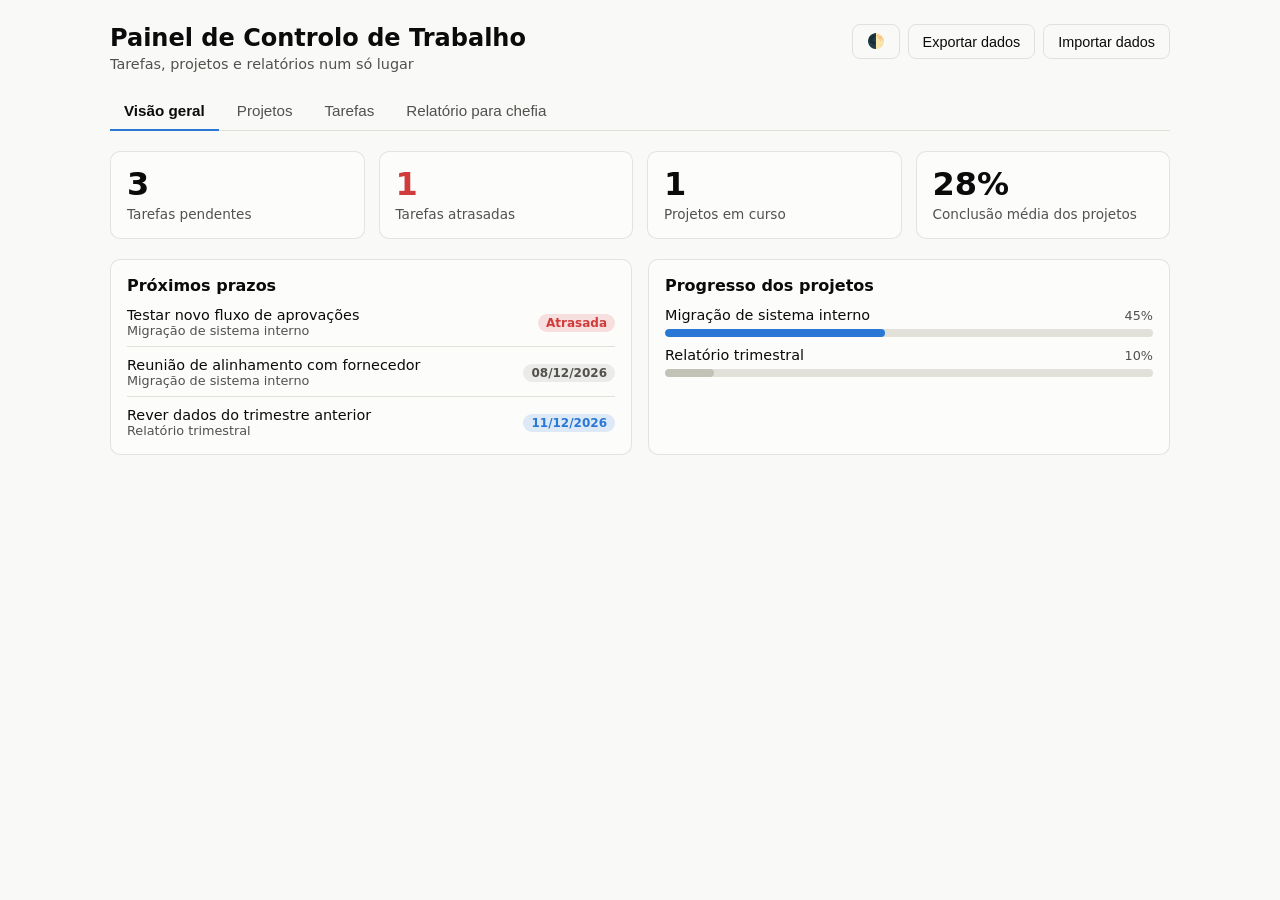
==== index.html @ f7620b16 "Adiciona dashboard de controlo de trabalho e projetos Painel estático (HTML/CSS/JS, sem dependências" ====
<!doctype html>
<html lang="pt-PT">
<head>
<meta charset="UTF-8" />
<meta name="viewport" content="width=device-width, initial-scale=1.0" />
<title>Painel de Controlo de Trabalho</title>
<link rel="stylesheet" href="css/styles.css" />
</head>
<body>
<div class="app">

  <header class="topbar">
    <div class="topbar-title">
      <h1>Painel de Controlo de Trabalho</h1>
      <p class="muted">Tarefas, projetos e relatórios num só lugar</p>
    </div>
    <div class="topbar-actions">
      <button id="btnTheme" class="btn btn-ghost" title="Alternar tema">🌓</button>
      <button id="btnExport" class="btn btn-ghost">Exportar dados</button>
      <button id="btnImport" class="btn btn-ghost">Importar dados</button>
      <input type="file" id="fileImport" accept="application/json" hidden />
    </div>
  </header>

  <nav class="tabs" role="tablist">
    <button class="tab active" data-tab="overview" role="tab" aria-selected="true">Visão geral</button>
    <button class="tab" data-tab="projects" role="tab" aria-selected="false">Projetos</button>
    <button class="tab" data-tab="tasks" role="tab" aria-selected="false">Tarefas</button>
    <button class="tab" data-tab="report" role="tab" aria-selected="false">Relatório para chefia</button>
  </nav>

  <main>

    <!-- OVERVIEW -->
    <section id="tab-overview" class="tab-panel active">
      <div class="kpi-row" id="kpiRow"></div>

      <div class="grid-2">
        <div class="card">
          <h2>Próximos prazos</h2>
          <div id="upcomingList" class="list"></div>
        </div>
        <div class="card">
          <h2>Progresso dos projetos</h2>
          <div id="projectProgressList" class="list"></div>
        </div>
      </div>
    </section>

    <!-- PROJECTS -->
    <section id="tab-projects" class="tab-panel">
      <div class="section-head">
        <h2>Projetos</h2>
        <button id="btnNewProject" class="btn btn-primary">+ Novo projeto</button>
      </div>
      <div id="projectsGrid" class="cards-grid"></div>
    </section>

    <!-- TASKS -->
    <section id="tab-tasks" class="tab-panel">
      <div class="section-head">
        <h2>Tarefas</h2>
        <button id="btnNewTask" class="btn btn-primary">+ Nova tarefa</button>
      </div>

      <div class="filters">
        <select id="filterProject"><option value="">Todos os projetos</option></select>
        <select id="filterStatus">
          <option value="">Todos os estados</option>
          <option value="pendente">Pendente</option>
          <option value="em-curso">Em curso</option>
          <option value="concluida">Concluída</option>
          <option value="bloqueada">Bloqueada</option>
        </select>
        <select id="filterPriority">
          <option value="">Todas as prioridades</option>
          <option value="alta">Alta</option>
          <option value="media">Média</option>
          <option value="baixa">Baixa</option>
        </select>
      </div>

      <div class="table-wrap">
        <table class="task-table">
          <thead>
            <tr>
              <th>Tarefa</th>
              <th>Projeto</th>
              <th>Prioridade</th>
              <th>Prazo</th>
              <th>Estado</th>
              <th></th>
            </tr>
          </thead>
          <tbody id="taskTableBody"></tbody>
        </table>
      </div>
    </section>

    <!-- REPORT -->
    <section id="tab-report" class="tab-panel">
      <div class="section-head no-print">
        <h2>Relatório para chefia</h2>
        <button id="btnPrint" class="btn btn-primary">Imprimir / Exportar PDF</button>
      </div>
      <div id="reportView" class="report"></div>
    </section>

  </main>
</div>

<!-- PROJECT MODAL -->
<div id="projectModal" class="modal-backdrop hidden">
  <div class="modal">
    <h2 id="projectModalTitle">Novo projeto</h2>
    <form id="projectForm">
      <input type="hidden" id="projectId" />
      <label>Nome
        <input type="text" id="projectName" required />
      </label>
      <label>Descrição
        <textarea id="projectDesc" rows="2"></textarea>
      </label>
      <div class="form-row">
        <label>Estado
          <select id="projectStatus">
            <option value="planeamento">Planeamento</option>
            <option value="em-curso">Em curso</option>
            <option value="concluido">Concluído</option>
            <option value="bloqueado">Bloqueado</option>
          </select>
        </label>
        <label>Progresso (%)
          <input type="number" id="projectProgress" min="0" max="100" value="0" />
        </label>
      </div>
      <label>Prazo
        <input type="date" id="projectDeadline" />
      </label>
      <div class="modal-actions">
        <button type="button" class="btn btn-ghost" id="projectDelete" hidden>Eliminar</button>
        <div class="spacer"></div>
        <button type="button" class="btn btn-ghost" id="projectCancel">Cancelar</button>
        <button type="submit" class="btn btn-primary">Guardar</button>
      </div>
    </form>
  </div>
</div>

<!-- TASK MODAL -->
<div id="taskModal" class="modal-backdrop hidden">
  <div class="modal">
    <h2 id="taskModalTitle">Nova tarefa</h2>
    <form id="taskForm">
      <input type="hidden" id="taskId" />
      <label>Título
        <input type="text" id="taskTitle" required />
      </label>
      <label>Projeto
        <select id="taskProject"><option value="">— Sem projeto —</option></select>
      </label>
      <div class="form-row">
        <label>Prioridade
          <select id="taskPriority">
            <option value="alta">Alta</option>
            <option value="media" selected>Média</option>
            <option value="baixa">Baixa</option>
          </select>
        </label>
        <label>Estado
          <select id="taskStatus">
            <option value="pendente">Pendente</option>
            <option value="em-curso">Em curso</option>
            <option value="concluida">Concluída</option>
            <option value="bloqueada">Bloqueada</option>
          </select>
        </label>
      </div>
      <label>Prazo
        <input type="date" id="taskDeadline" />
      </label>
      <label>Notas
        <textarea id="taskNotes" rows="2"></textarea>
      </label>
      <div class="modal-actions">
        <button type="button" class="btn btn-ghost" id="taskDelete" hidden>Eliminar</button>
        <div class="spacer"></div>
        <button type="button" class="btn btn-ghost" id="taskCancel">Cancelar</button>
        <button type="submit" class="btn btn-primary">Guardar</button>
      </div>
    </form>
  </div>
</div>

<script src="js/app.js"></script>
</body>
</html>
---- css/styles.css ----
:root {
  color-scheme: light;
  --surface-1: #fcfcfb;
  --surface-2: #f9f9f7;
  --text-primary: #0b0b0b;
  --text-secondary: #52514e;
  --text-muted: #898781;
  --gridline: #e1e0d9;
  --baseline: #c3c2b7;
  --border: rgba(11, 11, 11, 0.10);
  --series-blue: #2a78d6;
  --good: #0ca30c;
  --good-text: #006300;
  --warning: #fab219;
  --serious: #ec835a;
  --critical: #d03b3b;
}

:root[data-theme="dark"] {
  color-scheme: dark;
  --surface-1: #1a1a19;
  --surface-2: #0d0d0d;
  --text-primary: #ffffff;
  --text-secondary: #c3c2b7;
  --text-muted: #898781;
  --gridline: #2c2c2a;
  --baseline: #383835;
  --border: rgba(255, 255, 255, 0.10);
  --series-blue: #3987e5;
  --good: #0ca30c;
  --good-text: #0ca30c;
  --warning: #fab219;
  --serious: #ec835a;
  --critical: #e66767;
}

@media (prefers-color-scheme: dark) {
  :root:not([data-theme="light"]) {
    color-scheme: dark;
    --surface-1: #1a1a19;
    --surface-2: #0d0d0d;
    --text-primary: #ffffff;
    --text-secondary: #c3c2b7;
    --text-muted: #898781;
    --gridline: #2c2c2a;
    --baseline: #383835;
    --border: rgba(255, 255, 255, 0.10);
    --series-blue: #3987e5;
    --good: #0ca30c;
    --good-text: #0ca30c;
    --warning: #fab219;
    --serious: #ec835a;
    --critical: #e66767;
  }
}

* { box-sizing: border-box; }

body {
  margin: 0;
  font-family: system-ui, -apple-system, "Segoe UI", sans-serif;
  background: var(--surface-2);
  color: var(--text-primary);
}

.app { max-width: 1100px; margin: 0 auto; padding: 24px 20px 64px; }

.topbar {
  display: flex;
  justify-content: space-between;
  align-items: flex-start;
  gap: 16px;
  flex-wrap: wrap;
  margin-bottom: 20px;
}
.topbar-title h1 { margin: 0; font-size: 1.5rem; }
.muted { color: var(--text-secondary); margin: 4px 0 0; font-size: 0.9rem; }
.topbar-actions { display: flex; gap: 8px; flex-wrap: wrap; }

.btn {
  border: 1px solid var(--border);
  background: var(--surface-1);
  color: var(--text-primary);
  padding: 8px 14px;
  border-radius: 8px;
  font-size: 0.9rem;
  cursor: pointer;
}
.btn:hover { border-color: var(--baseline); }
.btn-primary { background: var(--series-blue); color: #fff; border-color: var(--series-blue); }
.btn-ghost { background: transparent; }

.tabs {
  display: flex;
  gap: 4px;
  border-bottom: 1px solid var(--gridline);
  margin-bottom: 20px;
}
.tab {
  border: none;
  background: transparent;
  color: var(--text-secondary);
  padding: 10px 14px;
  cursor: pointer;
  font-size: 0.95rem;
  border-bottom: 2px solid transparent;
  margin-bottom: -1px;
}
.tab.active { color: var(--text-primary); border-bottom-color: var(--series-blue); font-weight: 600; }

.tab-panel { display: none; }
.tab-panel.active { display: block; }

.kpi-row {
  display: grid;
  grid-template-columns: repeat(auto-fit, minmax(180px, 1fr));
  gap: 14px;
  margin-bottom: 20px;
}
.kpi-tile {
  background: var(--surface-1);
  border: 1px solid var(--border);
  border-radius: 10px;
  padding: 16px;
}
.kpi-value { font-size: 2rem; font-weight: 700; line-height: 1; }
.kpi-label { color: var(--text-secondary); font-size: 0.85rem; margin-top: 6px; }

.grid-2 {
  display: grid;
  grid-template-columns: 1fr 1fr;
  gap: 16px;
}
@media (max-width: 720px) { .grid-2 { grid-template-columns: 1fr; } }

.card {
  background: var(--surface-1);
  border: 1px solid var(--border);
  border-radius: 10px;
  padding: 16px;
}
.card h2 { margin: 0 0 12px; font-size: 1rem; }

.list { display: flex; flex-direction: column; gap: 10px; }
.list-empty { color: var(--text-muted); font-size: 0.9rem; }

.list-item {
  display: flex;
  justify-content: space-between;
  align-items: center;
  gap: 10px;
  font-size: 0.9rem;
  border-bottom: 1px solid var(--gridline);
  padding-bottom: 8px;
}
.list-item:last-child { border-bottom: none; padding-bottom: 0; }
.list-item-title { font-weight: 500; }
.list-item-sub { color: var(--text-secondary); font-size: 0.8rem; }

.progress-track {
  width: 100%;
  height: 8px;
  background: var(--gridline);
  border-radius: 4px;
  overflow: hidden;
  margin-top: 6px;
}
.progress-fill { height: 100%; border-radius: 4px; }

.section-head {
  display: flex;
  justify-content: space-between;
  align-items: center;
  margin-bottom: 14px;
}
.section-head h2 { margin: 0; }

.cards-grid {
  display: grid;
  grid-template-columns: repeat(auto-fill, minmax(260px, 1fr));
  gap: 14px;
}
.project-card {
  background: var(--surface-1);
  border: 1px solid var(--border);
  border-radius: 10px;
  padding: 16px;
  cursor: pointer;
}
.project-card:hover { border-color: var(--baseline); }
.project-card-head { display: flex; justify-content: space-between; align-items: flex-start; gap: 8px; }
.project-card h3 { margin: 0; font-size: 1rem; }
.project-card p { color: var(--text-secondary); font-size: 0.85rem; margin: 6px 0 10px; }
.project-meta { display: flex; justify-content: space-between; color: var(--text-muted); font-size: 0.8rem; margin-top: 8px; }

.badge {
  display: inline-flex;
  align-items: center;
  gap: 4px;
  font-size: 0.75rem;
  font-weight: 600;
  padding: 2px 8px;
  border-radius: 999px;
  white-space: nowrap;
}
.badge-pendente { background: rgba(137,135,129,0.15); color: var(--text-secondary); }
.badge-planeamento { background: rgba(137,135,129,0.15); color: var(--text-secondary); }
.badge-em-curso { background: rgba(42,120,214,0.15); color: var(--series-blue); }
.badge-concluida, .badge-concluido { background: rgba(12,163,12,0.15); color: var(--good-text); }
.badge-bloqueada, .badge-bloqueado { background: rgba(236,131,90,0.20); color: var(--serious); }
.badge-atrasada { background: rgba(208,59,59,0.15); color: var(--critical); }

.filters { display: flex; gap: 8px; margin-bottom: 14px; flex-wrap: wrap; }
.filters select {
  padding: 6px 10px;
  border-radius: 6px;
  border: 1px solid var(--border);
  background: var(--surface-1);
  color: var(--text-primary);
}

.table-wrap { overflow-x: auto; background: var(--surface-1); border: 1px solid var(--border); border-radius: 10px; }
.task-table { width: 100%; border-collapse: collapse; font-size: 0.9rem; }
.task-table th {
  text-align: left;
  color: var(--text-muted);
  font-weight: 500;
  font-size: 0.78rem;
  text-transform: uppercase;
  letter-spacing: 0.02em;
  padding: 10px 14px;
  border-bottom: 1px solid var(--gridline);
}
.task-table td { padding: 10px 14px; border-bottom: 1px solid var(--gridline); vertical-align: middle; }
.task-table tr:last-child td { border-bottom: none; }
.task-table tr:hover { background: var(--surface-2); cursor: pointer; }
.task-priority-alta { color: var(--critical); font-weight: 600; }
.task-priority-media { color: var(--warning); font-weight: 600; }
.task-priority-baixa { color: var(--text-muted); }

.modal-backdrop {
  position: fixed; inset: 0; background: rgba(0,0,0,0.4);
  display: flex; align-items: center; justify-content: center; padding: 20px; z-index: 50;
}
.modal-backdrop.hidden { display: none; }
.modal {
  background: var(--surface-1);
  border-radius: 12px;
  padding: 22px;
  width: 100%;
  max-width: 420px;
  max-height: 90vh;
  overflow-y: auto;
}
.modal h2 { margin-top: 0; }
.modal form { display: flex; flex-direction: column; gap: 12px; }
.modal label { display: flex; flex-direction: column; gap: 4px; font-size: 0.85rem; color: var(--text-secondary); }
.modal input, .modal select, .modal textarea {
  padding: 8px 10px;
  border-radius: 6px;
  border: 1px solid var(--border);
  background: var(--surface-2);
  color: var(--text-primary);
  font-family: inherit;
  font-size: 0.9rem;
}
.form-row { display: flex; gap: 12px; }
.form-row label { flex: 1; }
.modal-actions { display: flex; align-items: center; gap: 8px; margin-top: 6px; }
.spacer { flex: 1; }

.report { background: var(--surface-1); border: 1px solid var(--border); border-radius: 10px; padding: 24px; }
.report h1 { margin-top: 0; }
.report-section { margin-bottom: 20px; }
.report-section h3 { margin-bottom: 8px; }
.report-line { display: flex; justify-content: space-between; font-size: 0.9rem; padding: 6px 0; border-bottom: 1px solid var(--gridline); }
.report-meta { color: var(--text-secondary); font-size: 0.85rem; margin-bottom: 18px; }

@media print {
  .topbar, .tabs, .no-print { display: none !important; }
  body { background: #fff; color: #000; }
  .report { border: none; padding: 0; }
  .app { max-width: 100%; padding: 0; }
}
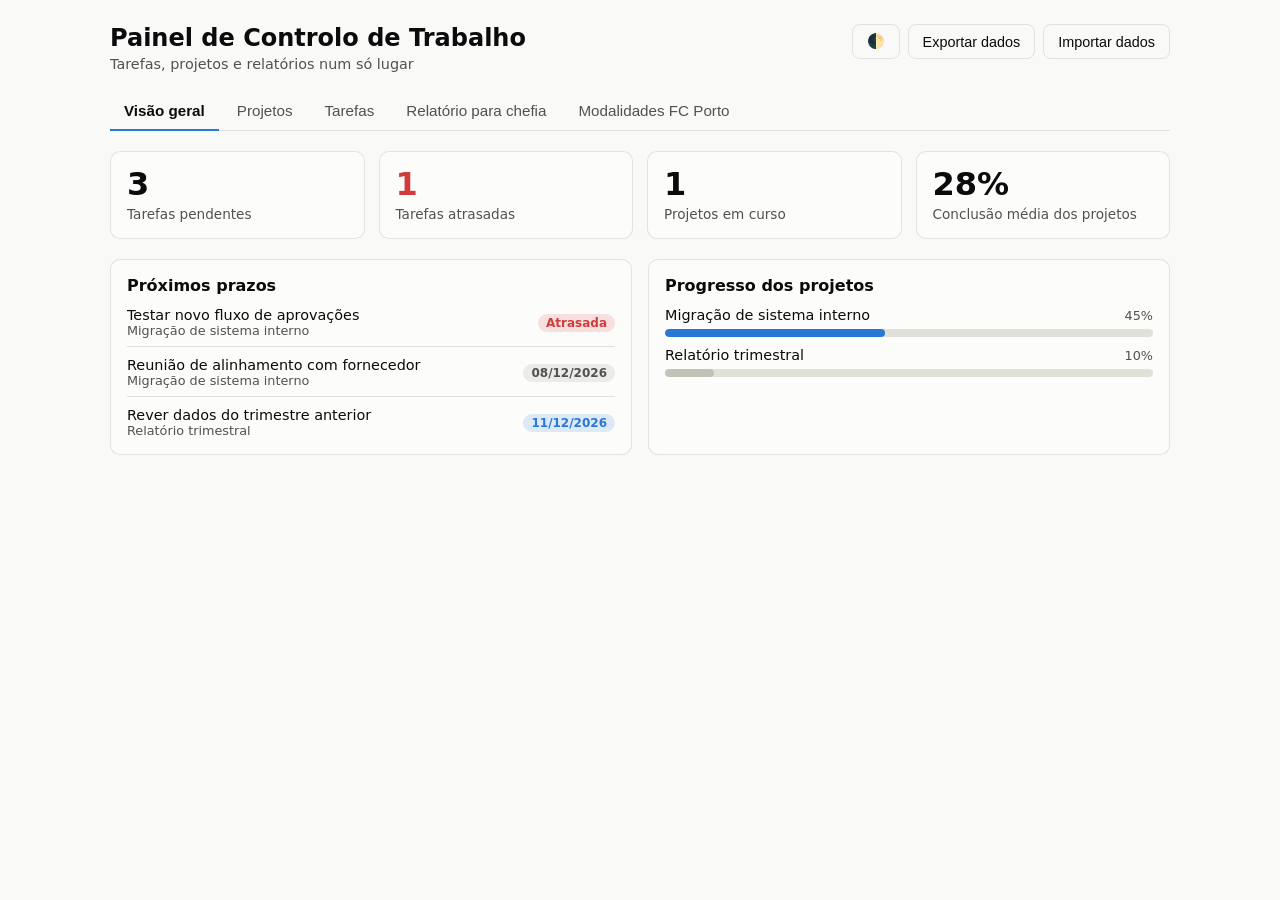
==== commit 15530e1c: "Adiciona separador de Modalidades FC Porto Novo separador com Andebol, Basquetebol e Hóquei em Patin" ====
--- a/index.html
+++ b/index.html
@@ -27,6 +27,7 @@
     <button class="tab" data-tab="projects" role="tab" aria-selected="false">Projetos</button>
     <button class="tab" data-tab="tasks" role="tab" aria-selected="false">Tarefas</button>
     <button class="tab" data-tab="report" role="tab" aria-selected="false">Relatório para chefia</button>
+    <button class="tab" data-tab="fcporto" role="tab" aria-selected="false">Modalidades FC Porto</button>
   </nav>
 
   <main>
@@ -106,7 +107,79 @@
       <div id="reportView" class="report"></div>
     </section>
 
+    <!-- FC PORTO MODALITIES -->
+    <section id="tab-fcporto" class="tab-panel">
+      <div class="section-head">
+        <h2>Modalidades FC Porto</h2>
+      </div>
+
+      <div class="modality-pills" id="modalityPills"></div>
+
+      <div id="modalityContent"></div>
+    </section>
+
   </main>
+</div>
+
+<!-- MANUAL PLAYER MODAL (Futsal / Voleibol) -->
+<div id="manualPlayerModal" class="modal-backdrop hidden">
+  <div class="modal">
+    <h2 id="manualPlayerModalTitle">Novo jogador</h2>
+    <form id="manualPlayerForm">
+      <input type="hidden" id="manualPlayerId" />
+      <label>Número
+        <input type="text" id="manualPlayerNumber" />
+      </label>
+      <label>Nome
+        <input type="text" id="manualPlayerName" required />
+      </label>
+      <label>Posição
+        <input type="text" id="manualPlayerPosition" />
+      </label>
+      <div class="modal-actions">
+        <button type="button" class="btn btn-ghost" id="manualPlayerDelete" hidden>Eliminar</button>
+        <div class="spacer"></div>
+        <button type="button" class="btn btn-ghost" id="manualPlayerCancel">Cancelar</button>
+        <button type="submit" class="btn btn-primary">Guardar</button>
+      </div>
+    </form>
+  </div>
+</div>
+
+<!-- MANUAL MATCH MODAL (Futsal / Voleibol) -->
+<div id="manualMatchModal" class="modal-backdrop hidden">
+  <div class="modal">
+    <h2 id="manualMatchModalTitle">Novo jogo</h2>
+    <form id="manualMatchForm">
+      <input type="hidden" id="manualMatchId" />
+      <label>Data
+        <input type="date" id="manualMatchDate" required />
+      </label>
+      <label>Adversário
+        <input type="text" id="manualMatchOpponent" required />
+      </label>
+      <div class="form-row">
+        <label>Local
+          <select id="manualMatchVenue">
+            <option value="casa">Casa</option>
+            <option value="fora">Fora</option>
+          </select>
+        </label>
+        <label>Competição
+          <input type="text" id="manualMatchCompetition" />
+        </label>
+      </div>
+      <label>Resultado (opcional)
+        <input type="text" id="manualMatchResult" placeholder="ex: 28-24" />
+      </label>
+      <div class="modal-actions">
+        <button type="button" class="btn btn-ghost" id="manualMatchDelete" hidden>Eliminar</button>
+        <div class="spacer"></div>
+        <button type="button" class="btn btn-ghost" id="manualMatchCancel">Cancelar</button>
+        <button type="submit" class="btn btn-primary">Guardar</button>
+      </div>
+    </form>
+  </div>
 </div>
 
 <!-- PROJECT MODAL -->
@@ -193,5 +266,6 @@
 </div>
 
 <script src="js/app.js"></script>
+<script src="js/modalidades.js"></script>
 </body>
 </html>
--- a/css/styles.css
+++ b/css/styles.css
@@ -276,6 +276,95 @@
 .report-line { display: flex; justify-content: space-between; font-size: 0.9rem; padding: 6px 0; border-bottom: 1px solid var(--gridline); }
 .report-meta { color: var(--text-secondary); font-size: 0.85rem; margin-bottom: 18px; }
 
+.modality-pills { display: flex; gap: 8px; flex-wrap: wrap; margin-bottom: 18px; }
+.modality-pill {
+  border: 1px solid var(--border);
+  background: var(--surface-1);
+  color: var(--text-secondary);
+  padding: 8px 16px;
+  border-radius: 999px;
+  font-size: 0.9rem;
+  cursor: pointer;
+}
+.modality-pill.active { background: var(--series-blue); color: #fff; border-color: var(--series-blue); }
+.modality-pill .dot { display: inline-block; width: 6px; height: 6px; border-radius: 50%; margin-left: 6px; vertical-align: middle; }
+.modality-pill .dot.manual { background: var(--warning); }
+
+.modality-header {
+  display: flex;
+  align-items: center;
+  gap: 14px;
+  background: var(--surface-1);
+  border: 1px solid var(--border);
+  border-radius: 10px;
+  padding: 16px;
+  margin-bottom: 16px;
+  flex-wrap: wrap;
+}
+.modality-header img.badge-img { width: 48px; height: 48px; object-fit: contain; }
+.modality-header .modality-title { font-size: 1.1rem; font-weight: 700; margin: 0; }
+.modality-header .modality-sub { color: var(--text-secondary); font-size: 0.85rem; margin-top: 2px; }
+.modality-header .spacer { flex: 1; }
+.modality-header .updated-at { color: var(--text-muted); font-size: 0.8rem; }
+
+.modality-section { margin-bottom: 20px; }
+.modality-section h3 { margin: 0 0 12px; font-size: 1rem; }
+
+.squad-grid {
+  display: grid;
+  grid-template-columns: repeat(auto-fill, minmax(150px, 1fr));
+  gap: 12px;
+}
+.player-card {
+  background: var(--surface-1);
+  border: 1px solid var(--border);
+  border-radius: 10px;
+  padding: 12px;
+  text-align: center;
+  position: relative;
+}
+.player-card img { width: 64px; height: 64px; border-radius: 50%; object-fit: cover; background: var(--surface-2); }
+.player-card .player-number {
+  position: absolute; top: 8px; left: 8px;
+  background: var(--series-blue); color: #fff;
+  font-size: 0.7rem; font-weight: 700;
+  width: 20px; height: 20px; border-radius: 50%;
+  display: flex; align-items: center; justify-content: center;
+}
+.player-card .player-name { font-size: 0.85rem; font-weight: 600; margin-top: 8px; }
+.player-card .player-position { font-size: 0.75rem; color: var(--text-secondary); }
+.player-card .player-edit { position: absolute; top: 6px; right: 6px; cursor: pointer; font-size: 0.8rem; color: var(--text-muted); background: none; border: none; }
+
+.match-list { display: flex; flex-direction: column; gap: 8px; }
+.match-row {
+  display: flex;
+  align-items: center;
+  gap: 12px;
+  background: var(--surface-1);
+  border: 1px solid var(--border);
+  border-radius: 8px;
+  padding: 10px 14px;
+  font-size: 0.88rem;
+}
+.match-row .match-date { color: var(--text-muted); width: 90px; flex-shrink: 0; font-size: 0.8rem; }
+.match-row .match-teams { flex: 1; display: flex; align-items: center; gap: 8px; }
+.match-row .match-teams img { width: 20px; height: 20px; object-fit: contain; }
+.match-row .match-score { font-weight: 700; min-width: 50px; text-align: center; }
+.match-row .match-competition { color: var(--text-muted); font-size: 0.78rem; }
+.match-row .match-edit { cursor: pointer; color: var(--text-muted); background: none; border: none; }
+
+.standings-table { width: 100%; border-collapse: collapse; font-size: 0.85rem; }
+.standings-table th, .standings-table td { padding: 8px 10px; text-align: center; border-bottom: 1px solid var(--gridline); }
+.standings-table th { color: var(--text-muted); font-weight: 500; font-size: 0.75rem; text-transform: uppercase; }
+.standings-table td:nth-child(2) { text-align: left; }
+.standings-table tr.is-fcporto { background: rgba(42,120,214,0.08); font-weight: 600; }
+
+.manual-badge {
+  display: inline-flex; align-items: center; gap: 6px;
+  background: rgba(250,178,25,0.15); color: var(--warning);
+  border-radius: 999px; padding: 3px 10px; font-size: 0.75rem; font-weight: 600;
+}
+
 @media print {
   .topbar, .tabs, .no-print { display: none !important; }
   body { background: #fff; color: #000; }
